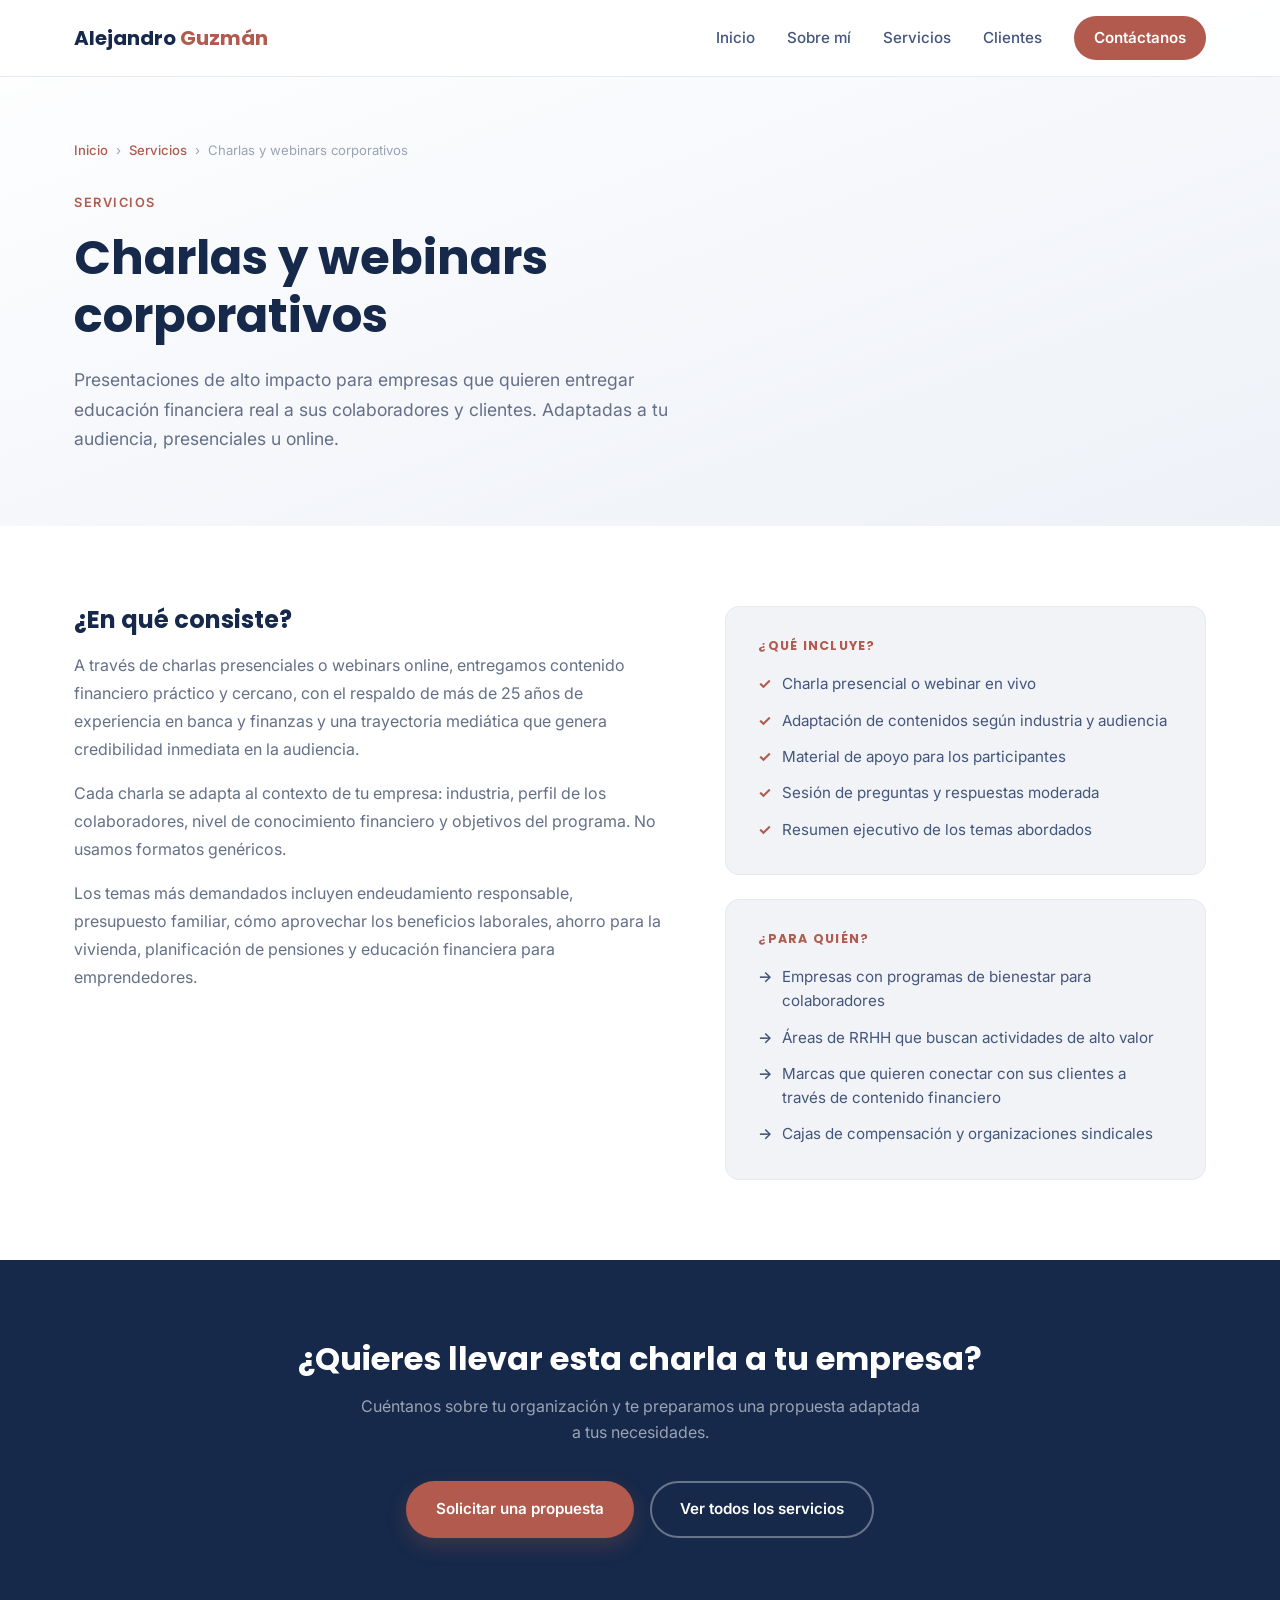
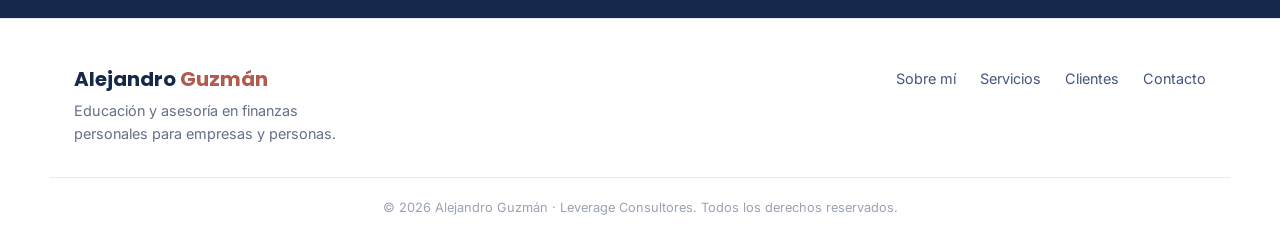
==== servicios/charlas-webinars.html @ e9874134 "Agregar páginas de detalle para cada servicio - Crear carpeta servicios/ con 6 páginas HTML (una por" ====
<!DOCTYPE html>
<html lang="es">
<head>
  <meta charset="UTF-8">
  <meta name="viewport" content="width=device-width, initial-scale=1.0">
  <title>Charlas y Webinars Corporativos | Alejandro Guzmán</title>
  <meta name="description" content="Charlas y webinars de educación financiera para empresas, dictados por Alejandro Guzmán. Presenciales u online, para cualquier tamaño de audiencia.">
  <meta name="theme-color" content="#ffffff">

  <link rel="preconnect" href="https://fonts.googleapis.com">
  <link rel="preconnect" href="https://fonts.gstatic.com" crossorigin>
  <link href="https://fonts.googleapis.com/css2?family=Poppins:wght@500;600;700;800&family=Inter:wght@400;500;600&display=swap" rel="stylesheet">
  <link rel="stylesheet" href="../css/style.css">
</head>
<body>

  <header class="header" id="header">
    <div class="container header__inner">
      <a href="../" class="logo">Alejandro <span>Guzmán</span></a>
      <nav class="nav" id="nav">
        <a href="../#inicio" class="nav__link">Inicio</a>
        <a href="../#nosotros" class="nav__link">Sobre mí</a>
        <a href="../#servicios" class="nav__link">Servicios</a>
        <a href="../#clientes" class="nav__link">Clientes</a>
        <a href="../#contacto" class="nav__link nav__cta">Contáctanos</a>
      </nav>
      <button class="nav-toggle" id="navToggle" aria-label="Abrir menú" aria-expanded="false" aria-controls="nav">
        <span></span><span></span><span></span>
      </button>
    </div>
  </header>

  <main>

    <section class="service-hero">
      <div class="container">
        <nav class="breadcrumb" aria-label="Navegación">
          <a href="../">Inicio</a>
          <span>›</span>
          <a href="../#servicios">Servicios</a>
          <span>›</span>
          <span>Charlas y webinars corporativos</span>
        </nav>
        <p class="eyebrow">Servicios</p>
        <h1>Charlas y webinars corporativos</h1>
        <p class="service-hero__lead">
          Presentaciones de alto impacto para empresas que quieren entregar educación financiera real a sus colaboradores y clientes. Adaptadas a tu audiencia, presenciales u online.
        </p>
      </div>
    </section>

    <section class="service-body">
      <div class="container service-body__grid">
        <div class="service-main">
          <h2>¿En qué consiste?</h2>
          <p>
            A través de charlas presenciales o webinars online, entregamos contenido financiero práctico y cercano, con el respaldo de más de 25 años de experiencia en banca y finanzas y una trayectoria mediática que genera credibilidad inmediata en la audiencia.
          </p>
          <p>
            Cada charla se adapta al contexto de tu empresa: industria, perfil de los colaboradores, nivel de conocimiento financiero y objetivos del programa. No usamos formatos genéricos.
          </p>
          <p>
            Los temas más demandados incluyen endeudamiento responsable, presupuesto familiar, cómo aprovechar los beneficios laborales, ahorro para la vivienda, planificación de pensiones y educación financiera para emprendedores.
          </p>
        </div>

        <div class="service-sidebar">
          <div class="service-includes">
            <h3>¿Qué incluye?</h3>
            <ul>
              <li>Charla presencial o webinar en vivo</li>
              <li>Adaptación de contenidos según industria y audiencia</li>
              <li>Material de apoyo para los participantes</li>
              <li>Sesión de preguntas y respuestas moderada</li>
              <li>Resumen ejecutivo de los temas abordados</li>
            </ul>
          </div>
          <div class="service-forwhom">
            <h3>¿Para quién?</h3>
            <ul>
              <li>Empresas con programas de bienestar para colaboradores</li>
              <li>Áreas de RRHH que buscan actividades de alto valor</li>
              <li>Marcas que quieren conectar con sus clientes a través de contenido financiero</li>
              <li>Cajas de compensación y organizaciones sindicales</li>
            </ul>
          </div>
        </div>
      </div>
    </section>

    <section class="service-cta-strip">
      <div class="container">
        <h2>¿Quieres llevar esta charla a tu empresa?</h2>
        <p>Cuéntanos sobre tu organización y te preparamos una propuesta adaptada a tus necesidades.</p>
        <div class="service-cta-strip__actions">
          <a href="../#contacto" class="btn btn--primary">Solicitar una propuesta</a>
          <a href="../#servicios" class="btn btn--ghost">Ver todos los servicios</a>
        </div>
      </div>
    </section>

  </main>

  <footer class="footer">
    <div class="container footer__inner">
      <div>
        <a href="../" class="logo logo--footer">Alejandro <span>Guzmán</span></a>
        <p>Educación y asesoría en finanzas personales para empresas y personas.</p>
      </div>
      <div class="footer__links">
        <a href="../#nosotros">Sobre mí</a>
        <a href="../#servicios">Servicios</a>
        <a href="../#clientes">Clientes</a>
        <a href="../#contacto">Contacto</a>
      </div>
    </div>
    <p class="footer__copy">© <span id="year"></span> Alejandro Guzmán · Leverage Consultores. Todos los derechos reservados.</p>
  </footer>

  <script src="../js/script.js"></script>
</body>
</html>
---- css/style.css ----
:root {
  --navy: #16294a;
  --navy-soft: #44567c;
  --accent: #b15a4d;
  --accent-light: #cd7e6f;
  --accent-tint: #f7e9e6;
  --ink: #20283a;
  --gray: #647088;
  --gray-light: #9aa3b5;
  --bg: #fafbfc;
  --bg-soft: #f1f3f7;
  --white: #ffffff;
  --line: #e6e9f0;
  --radius: 14px;
  --shadow: 0 8px 24px rgba(22, 41, 74, 0.06);
  --shadow-lg: 0 20px 45px rgba(22, 41, 74, 0.12);
  --container: 1180px;
  font-size: 16px;
}

* { box-sizing: border-box; margin: 0; padding: 0; }

html {
  scroll-behavior: smooth;
  scroll-padding-top: 90px;
  -webkit-text-size-adjust: 100%;
}

body {
  font-family: 'Inter', system-ui, sans-serif;
  color: var(--ink);
  background: var(--white);
  line-height: 1.6;
  -webkit-font-smoothing: antialiased;
  overflow-x: hidden;
  -webkit-tap-highlight-color: transparent;
}

h1, h2, h3, .logo {
  font-family: 'Poppins', sans-serif;
  line-height: 1.2;
}

img { max-width: 100%; display: block; }

a { color: inherit; text-decoration: none; }

.container {
  max-width: var(--container);
  margin: 0 auto;
  padding: 0 24px;
}

/* ---------- Buttons ---------- */
.btn {
  display: inline-flex;
  align-items: center;
  justify-content: center;
  padding: 14px 28px;
  border-radius: 999px;
  font-weight: 600;
  font-size: 0.95rem;
  border: 2px solid transparent;
  cursor: pointer;
  transition: transform 0.2s ease, box-shadow 0.2s ease, background 0.2s ease, color 0.2s ease;
}
.btn--primary {
  background: var(--accent);
  color: var(--white);
  box-shadow: 0 8px 20px rgba(177, 90, 77, 0.25);
}
.btn--primary:hover { transform: translateY(-2px); box-shadow: 0 12px 26px rgba(177, 90, 77, 0.35); background: var(--accent-light); }
.btn--ghost {
  background: transparent;
  border-color: var(--line);
  color: var(--navy);
}
.btn--ghost:hover { background: var(--bg-soft); border-color: var(--navy-soft); }
.btn--full { width: 100%; }

/* ---------- Header ---------- */
.header {
  position: fixed;
  top: 0; left: 0; right: 0;
  z-index: 100;
  background: rgba(255, 255, 255, 0.9);
  backdrop-filter: blur(8px);
  border-bottom: 1px solid var(--line);
  padding-top: env(safe-area-inset-top);
}
.header__inner {
  display: flex;
  align-items: center;
  justify-content: space-between;
  height: 76px;
  gap: 16px;
}
.logo {
  font-weight: 700;
  font-size: 1.25rem;
  color: var(--navy);
}
.logo span { color: var(--accent); }
.nav { display: flex; align-items: center; gap: 32px; }
.nav__link {
  color: var(--navy-soft);
  font-weight: 500;
  font-size: 0.95rem;
  transition: color 0.2s;
}
.nav__link:hover { color: var(--accent); }
.nav__cta {
  background: var(--accent);
  color: var(--white);
  padding: 10px 20px;
  border-radius: 999px;
  font-weight: 600;
}
.nav__cta:hover { color: var(--white); background: var(--accent-light); }

.nav-toggle {
  display: none;
  flex-direction: column;
  justify-content: center;
  align-items: center;
  gap: 5px;
  width: 44px; height: 44px;
  flex-shrink: 0;
  background: none; border: none;
  cursor: pointer;
}
.nav-toggle span {
  width: 22px; height: 2px;
  background: var(--navy);
  border-radius: 2px;
  transition: transform 0.25s ease, opacity 0.25s ease;
}
.nav-toggle[aria-expanded="true"] span:nth-child(1) { transform: translateY(7px) rotate(45deg); }
.nav-toggle[aria-expanded="true"] span:nth-child(2) { opacity: 0; }
.nav-toggle[aria-expanded="true"] span:nth-child(3) { transform: translateY(-7px) rotate(-45deg); }

/* ---------- Hero ---------- */
.hero {
  background: linear-gradient(160deg, #ffffff, #f5f7fb 55%, #eef1f7);
  color: var(--ink);
  padding-top: calc(76px + env(safe-area-inset-top) + 84px);
  padding-bottom: 100px;
  overflow: hidden;
}
.hero__inner {
  display: grid;
  grid-template-columns: 1.15fr 0.85fr;
  gap: 56px;
  align-items: center;
}
.eyebrow {
  text-transform: uppercase;
  letter-spacing: 0.12em;
  font-size: 0.8rem;
  font-weight: 600;
  color: var(--accent);
  margin-bottom: 16px;
}
.eyebrow--center { text-align: center; }
.hero h1 {
  font-size: clamp(2.1rem, 4vw, 3.2rem);
  font-weight: 700;
  margin-bottom: 20px;
  color: var(--navy);
}
.hero h1 .highlight { color: var(--accent); }
.hero__lead {
  font-size: 1.05rem;
  color: var(--gray);
  max-width: 540px;
  margin-bottom: 32px;
}
.hero__actions { display: flex; gap: 16px; flex-wrap: wrap; margin-bottom: 48px; }

.hero__stats {
  display: flex;
  gap: 36px;
  flex-wrap: wrap;
  list-style: none;
}
.hero__stats li { display: flex; flex-direction: column; }
.hero__stats strong { font-size: 1.8rem; font-weight: 700; color: var(--navy); }
.hero__stats span { font-size: 0.85rem; color: var(--gray); max-width: 160px; }

.hero__media { position: relative; }
.hero__photo {
  aspect-ratio: 4/5;
  border-radius: var(--radius);
  overflow: hidden;
  box-shadow: var(--shadow-lg);
  background: linear-gradient(145deg, var(--bg-soft), #e3e7ee);
  border: 1px solid var(--line);
}
.hero__photo img { width: 100%; height: 100%; object-fit: cover; }
.hero__photo--placeholder { display: flex; align-items: center; justify-content: center; }
.hero__photo--placeholder img { display: none; }
.hero__photo--placeholder::after {
  content: "Foto de Alejandro Guzmán";
  color: var(--gray-light);
  font-size: 0.9rem;
  text-align: center;
  padding: 24px;
}
.hero__media-badge {
  position: absolute;
  bottom: -20px;
  left: -20px;
  background: var(--white);
  color: var(--navy);
  padding: 16px 20px;
  border-radius: var(--radius);
  box-shadow: var(--shadow-lg);
  border: 1px solid var(--line);
  display: flex;
  flex-direction: column;
  font-size: 0.85rem;
}
.hero__media-badge span { color: var(--gray); font-size: 0.75rem; }
.hero__media-badge strong { font-family: 'Poppins', sans-serif; font-size: 1rem; }

/* ---------- Media strip ---------- */
.media-strip { background: var(--white); padding: 28px 0; border-bottom: 1px solid var(--line); }
.media-strip__inner { display: flex; align-items: center; gap: 28px; flex-wrap: wrap; }
.media-strip__label { font-size: 0.85rem; color: var(--gray); font-weight: 600; }
.media-strip__logos { display: flex; gap: 24px; flex-wrap: wrap; }
.media-strip__logos span {
  font-size: 0.85rem;
  font-weight: 600;
  color: var(--navy);
  padding: 8px 14px;
  background: var(--bg-soft);
  border-radius: 999px;
}

/* ---------- About ---------- */
.about { padding: 100px 0; background: var(--white); }
.about__inner {
  display: grid;
  grid-template-columns: 0.8fr 1.2fr;
  gap: 64px;
  align-items: center;
}
.about__photo {
  aspect-ratio: 1/1;
  border-radius: var(--radius);
  overflow: hidden;
  background: linear-gradient(145deg, var(--bg-soft), #e7ebf1);
  box-shadow: var(--shadow);
  border: 1px solid var(--line);
}
.about__photo img { width: 100%; height: 100%; object-fit: cover; }
.about__photo--placeholder { display: flex; align-items: center; justify-content: center; }
.about__photo--placeholder img { display: none; }
.about__photo--placeholder::after {
  content: "Foto de Alejandro Guzmán";
  color: var(--gray-light);
  font-size: 0.9rem;
  text-align: center;
  padding: 24px;
}
.about__content h2 { font-size: clamp(1.6rem, 3vw, 2.2rem); margin-bottom: 20px; color: var(--navy); }
.about__content p { color: var(--gray); margin-bottom: 16px; }
.about__list {
  list-style: none;
  margin-top: 24px;
  display: grid;
  gap: 12px;
}
.about__list li {
  padding-left: 28px;
  position: relative;
  font-weight: 500;
  color: var(--navy);
}
.about__list li::before {
  content: "✓";
  position: absolute;
  left: 0;
  color: var(--accent);
  font-weight: 700;
}

/* ---------- Services ---------- */
.services { padding: 100px 0; background: var(--bg-soft); }
.section-title {
  text-align: center;
  font-size: clamp(1.6rem, 3vw, 2.2rem);
  color: var(--navy);
  max-width: 700px;
  margin: 0 auto 16px;
}
.section-lead {
  text-align: center;
  color: var(--gray);
  max-width: 600px;
  margin: 0 auto 56px;
}
.services__grid {
  display: grid;
  grid-template-columns: repeat(3, 1fr);
  gap: 28px;
}
.service-card {
  background: var(--white);
  padding: 36px 28px;
  border-radius: var(--radius);
  box-shadow: var(--shadow);
  border: 1px solid var(--line);
  transition: transform 0.25s ease, box-shadow 0.25s ease;
}
.service-card:hover { transform: translateY(-6px); box-shadow: var(--shadow-lg); }
.service-card::before {
  content: "";
  display: block;
  width: 36px;
  height: 4px;
  border-radius: 999px;
  background: var(--accent);
  margin-bottom: 22px;
}
.service-card h3 {
  font-size: 1.3rem;
  line-height: 1.3;
  margin-bottom: 14px;
  color: var(--navy);
}
.service-card p { color: var(--gray); font-size: 0.95rem; }

/* ---------- Clients ---------- */
.clients { padding: 100px 0; background: var(--white); }

.clients__carousel {
  position: relative;
  overflow: hidden;
  margin: 48px 0 36px;
  -webkit-mask-image: linear-gradient(90deg, transparent, #000 8%, #000 92%, transparent);
  mask-image: linear-gradient(90deg, transparent, #000 8%, #000 92%, transparent);
}
.clients__track {
  display: flex;
  align-items: center;
  gap: 48px;
  width: max-content;
  animation: clients-scroll 28s linear infinite;
}
.clients__carousel:hover .clients__track,
.clients__carousel:focus-within .clients__track {
  animation-play-state: paused;
}
.clients__logo {
  display: flex;
  align-items: center;
  justify-content: center;
  width: 150px;
  height: 64px;
  flex-shrink: 0;
}
.clients__logo img {
  max-width: 100%;
  max-height: 100%;
  width: auto;
  height: auto;
  object-fit: contain;
  filter: grayscale(1) opacity(0.55);
  transition: filter 0.2s ease;
}
.clients__logo:hover img { filter: grayscale(0) opacity(1); }

@keyframes clients-scroll {
  from { transform: translateX(0); }
  to { transform: translateX(-50%); }
}

@media (prefers-reduced-motion: reduce) {
  .clients__track { animation: none; }
}
.clients__more {
  text-align: center;
  color: var(--gray);
  max-width: 820px;
  margin: 0 auto;
  font-size: 0.92rem;
}

/* ---------- Contact ---------- */
.contact { padding: 100px 0; background: var(--bg-soft); }
.contact__inner {
  display: grid;
  grid-template-columns: 0.9fr 1.1fr;
  gap: 64px;
}
.contact__info h2 { font-size: clamp(1.6rem, 3vw, 2.1rem); margin-bottom: 18px; color: var(--navy); }
.contact__info p { color: var(--gray); margin-bottom: 32px; }
.contact__details { list-style: none; display: grid; gap: 18px; }
.contact__details li { display: flex; flex-direction: column; }
.contact__details strong { color: var(--accent); font-size: 0.8rem; text-transform: uppercase; letter-spacing: 0.06em; }
.contact__details span { color: var(--navy-soft); }

.contact__form {
  background: var(--white);
  color: var(--ink);
  padding: 40px;
  border-radius: var(--radius);
  box-shadow: var(--shadow-lg);
  border: 1px solid var(--line);
  display: grid;
  gap: 18px;
}
.form-row { display: grid; gap: 6px; }
.form-row label { font-size: 0.85rem; font-weight: 600; color: var(--navy); }
.form-row input, .form-row textarea {
  border: 1.5px solid var(--line);
  border-radius: 10px;
  padding: 12px 14px;
  font-family: inherit;
  font-size: 1rem;
  resize: vertical;
  transition: border-color 0.2s;
  background: var(--white);
  width: 100%;
}
.form-row input:focus, .form-row textarea:focus {
  outline: none;
  border-color: var(--accent);
}
.form-status { font-size: 0.9rem; min-height: 20px; font-weight: 500; }
.form-status[data-state="success"] { color: #1f8a4c; }
.form-status[data-state="error"] { color: #c0392b; }

/* ---------- Footer ---------- */
.footer { background: var(--white); color: var(--gray); padding: 48px 0 24px; border-top: 1px solid var(--line); }
.footer__inner {
  display: flex;
  justify-content: space-between;
  align-items: flex-start;
  flex-wrap: wrap;
  gap: 24px;
  padding-bottom: 32px;
  border-bottom: 1px solid var(--line);
}
.logo--footer { display: inline-block; margin-bottom: 8px; }
.footer__inner p { font-size: 0.9rem; max-width: 280px; }
.footer__links { display: flex; gap: 24px; flex-wrap: wrap; }
.footer__links a { font-size: 0.9rem; color: var(--navy-soft); }
.footer__links a:hover { color: var(--accent); }
.footer__copy { text-align: center; font-size: 0.8rem; padding-top: 20px; color: var(--gray-light); }

/* ---------- Service cards — clickable ---------- */
.service-card {
  position: relative;
  display: flex;
  flex-direction: column;
}
.service-card p { flex: 1; }
.service-card__more {
  display: inline-flex;
  align-items: center;
  gap: 6px;
  margin-top: 22px;
  font-size: 0.88rem;
  font-weight: 600;
  color: var(--accent);
  transition: gap 0.2s ease;
  text-decoration: none;
}
.service-card__more::after {
  content: '';
  position: absolute;
  inset: 0;
  border-radius: var(--radius);
}
.service-card:hover .service-card__more { gap: 10px; }

/* ---------- Service detail pages ---------- */
.service-hero {
  background: linear-gradient(160deg, #ffffff, #f5f7fb 55%, #eef1f7);
  padding-top: calc(76px + env(safe-area-inset-top) + 64px);
  padding-bottom: 72px;
}
.service-hero .breadcrumb {
  display: flex;
  align-items: center;
  gap: 8px;
  font-size: 0.82rem;
  color: var(--gray);
  margin-bottom: 32px;
  flex-wrap: wrap;
}
.service-hero .breadcrumb a { color: var(--accent); font-weight: 500; }
.service-hero .breadcrumb a:hover { text-decoration: underline; }
.service-hero .breadcrumb span { color: var(--gray-light); }
.service-hero h1 {
  font-size: clamp(2rem, 4vw, 3rem);
  color: var(--navy);
  max-width: 700px;
  margin-bottom: 20px;
}
.service-hero__lead {
  font-size: 1.1rem;
  color: var(--gray);
  max-width: 620px;
  line-height: 1.7;
}

.service-body { padding: 80px 0; background: var(--white); }
.service-body__grid {
  display: grid;
  grid-template-columns: 1.1fr 0.9fr;
  gap: 64px;
  align-items: start;
}
.service-body h2 { font-size: 1.5rem; color: var(--navy); margin-bottom: 16px; }
.service-body p { color: var(--gray); margin-bottom: 16px; line-height: 1.75; }
.service-includes, .service-forwhom {
  background: var(--bg-soft);
  border: 1px solid var(--line);
  border-radius: var(--radius);
  padding: 32px;
}
.service-includes h3, .service-forwhom h3 {
  font-size: 0.78rem;
  text-transform: uppercase;
  letter-spacing: 0.1em;
  font-weight: 700;
  color: var(--accent);
  margin-bottom: 18px;
}
.service-includes ul, .service-forwhom ul {
  list-style: none;
  display: grid;
  gap: 12px;
  margin: 0;
}
.service-includes li, .service-forwhom li {
  padding-left: 24px;
  position: relative;
  color: var(--navy-soft);
  font-size: 0.95rem;
}
.service-includes li::before {
  content: "✓";
  position: absolute;
  left: 0;
  color: var(--accent);
  font-weight: 700;
}
.service-forwhom li::before {
  content: "→";
  position: absolute;
  left: 0;
  color: var(--navy-soft);
  font-weight: 600;
}
.service-sidebar { display: grid; gap: 24px; }

.service-cta-strip {
  background: var(--navy);
  padding: 80px 0;
  text-align: center;
}
.service-cta-strip h2 {
  font-size: clamp(1.5rem, 3vw, 2rem);
  color: var(--white);
  margin-bottom: 16px;
}
.service-cta-strip p {
  color: var(--gray-light);
  max-width: 560px;
  margin: 0 auto 36px;
}
.service-cta-strip .btn--primary { background: var(--accent); }
.service-cta-strip .btn--ghost {
  color: var(--white);
  border-color: rgba(255,255,255,0.35);
}
.service-cta-strip .btn--ghost:hover { background: rgba(255,255,255,0.1); border-color: rgba(255,255,255,0.6); }
.service-cta-strip__actions { display: flex; gap: 16px; justify-content: center; flex-wrap: wrap; }

/* ---------- Responsive ---------- */
@media (max-width: 980px) {
  .service-body__grid { grid-template-columns: 1fr; }
  .service-body { padding: 60px 0; }
  .hero__inner, .about__inner, .contact__inner { grid-template-columns: 1fr; }
  .hero__media { max-width: 380px; margin: 0 auto; }
  .about__photo { max-width: 360px; margin: 0 auto; }
  .services__grid { grid-template-columns: repeat(2, 1fr); }
  .about, .services, .clients, .contact { padding: 72px 0; }
}

/* Tablets and phones (incl. landscape) get the collapsible menu */
@media (max-width: 980px) {
  /* backdrop-filter on .header creates a containing block for fixed children,
     which would break .nav's viewport-relative top/bottom sizing below */
  .header { backdrop-filter: none; }
  .nav {
    position: fixed;
    top: 76px; left: 0; right: 0; bottom: 0;
    overflow-y: auto;
    background: var(--white);
    border-bottom: 1px solid var(--line);
    flex-direction: column;
    align-items: stretch;
    padding: 12px 24px 32px;
    gap: 4px;
    transform: translateY(-110%);
    transition: transform 0.3s ease;
  }
  .nav.is-open { transform: translateY(0); }
  .nav-toggle { display: flex; }
  .nav__link {
    padding: 14px 4px;
    width: 100%;
    font-size: 1.05rem;
    border-bottom: 1px solid var(--line);
  }
  .nav__cta { width: 100%; text-align: center; margin-top: 12px; border-bottom: none; }
}

@media (max-width: 760px) {
  .hero { padding-bottom: 60px; }
  .hero__stats { gap: 16px 28px; }
  .hero__stats li { flex: 0 0 calc(50% - 14px); }
  .services__grid { grid-template-columns: 1fr; }
  .contact__form { padding: 28px; }
  .clients__logos { gap: 32px; }
  .media-strip__inner { flex-direction: column; align-items: flex-start; gap: 14px; }
}

@media (max-width: 480px) {
  .hero { padding-bottom: 48px; }
  .about, .services, .clients, .contact { padding: 56px 0; }
  .hero__actions { flex-direction: column; align-items: stretch; }
  .hero__actions .btn { width: 100%; }
  .hero__stats li { flex: 0 0 100%; }
  .contact__form { padding: 22px; }
  .footer__inner { flex-direction: column; }
}
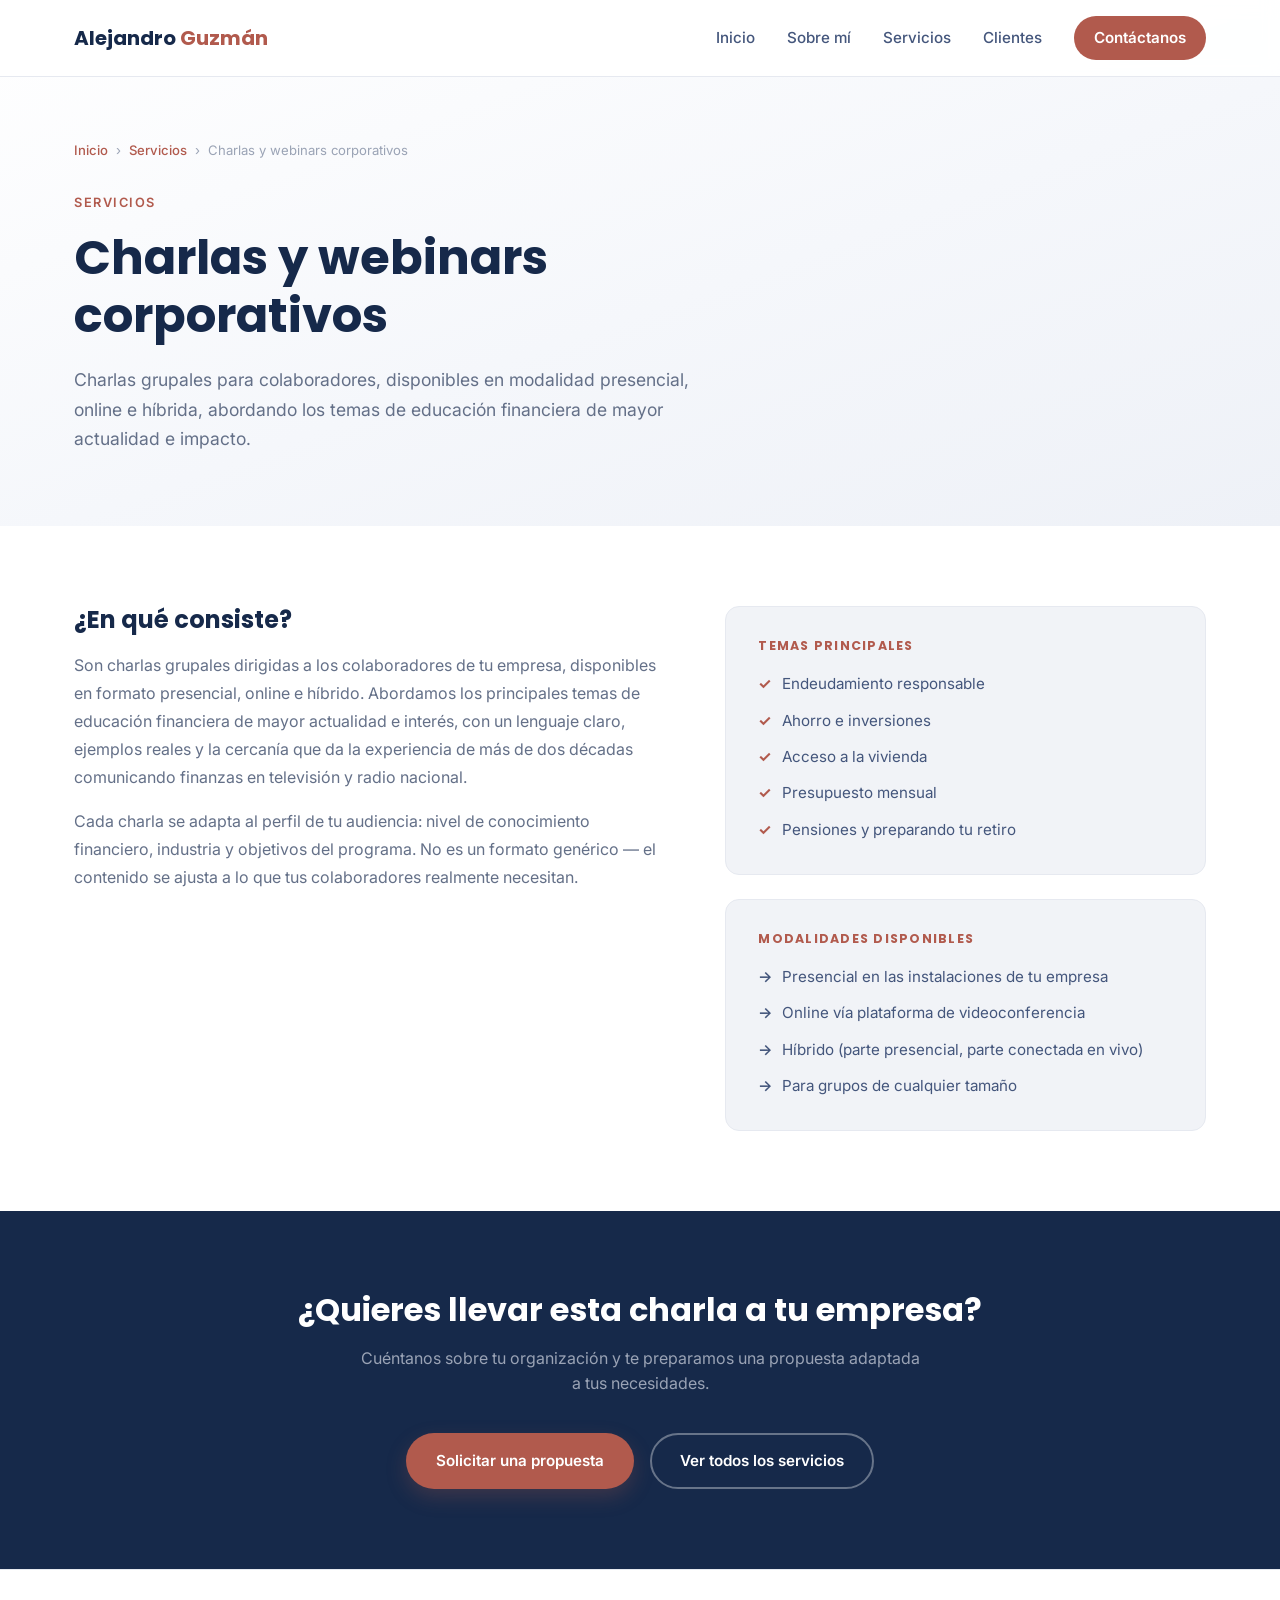
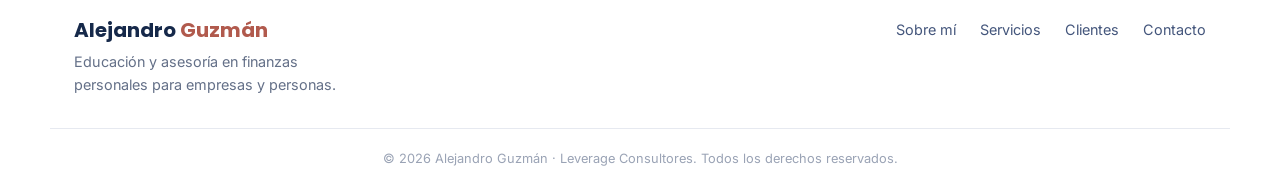
==== commit c77eb966: "Actualizar contenidos de los 3 primeros servicios con texto del cliente - Charlas y webinars: incorp" ====
--- a/servicios/charlas-webinars.html
+++ b/servicios/charlas-webinars.html
@@ -44,7 +44,7 @@
         <p class="eyebrow">Servicios</p>
         <h1>Charlas y webinars corporativos</h1>
         <p class="service-hero__lead">
-          Presentaciones de alto impacto para empresas que quieren entregar educación financiera real a sus colaboradores y clientes. Adaptadas a tu audiencia, presenciales u online.
+          Charlas grupales para colaboradores, disponibles en modalidad presencial, online e híbrida, abordando los temas de educación financiera de mayor actualidad e impacto.
         </p>
       </div>
     </section>
@@ -54,34 +54,31 @@
         <div class="service-main">
           <h2>¿En qué consiste?</h2>
           <p>
-            A través de charlas presenciales o webinars online, entregamos contenido financiero práctico y cercano, con el respaldo de más de 25 años de experiencia en banca y finanzas y una trayectoria mediática que genera credibilidad inmediata en la audiencia.
+            Son charlas grupales dirigidas a los colaboradores de tu empresa, disponibles en formato presencial, online e híbrido. Abordamos los principales temas de educación financiera de mayor actualidad e interés, con un lenguaje claro, ejemplos reales y la cercanía que da la experiencia de más de dos décadas comunicando finanzas en televisión y radio nacional.
           </p>
           <p>
-            Cada charla se adapta al contexto de tu empresa: industria, perfil de los colaboradores, nivel de conocimiento financiero y objetivos del programa. No usamos formatos genéricos.
-          </p>
-          <p>
-            Los temas más demandados incluyen endeudamiento responsable, presupuesto familiar, cómo aprovechar los beneficios laborales, ahorro para la vivienda, planificación de pensiones y educación financiera para emprendedores.
+            Cada charla se adapta al perfil de tu audiencia: nivel de conocimiento financiero, industria y objetivos del programa. No es un formato genérico — el contenido se ajusta a lo que tus colaboradores realmente necesitan.
           </p>
         </div>
 
         <div class="service-sidebar">
           <div class="service-includes">
-            <h3>¿Qué incluye?</h3>
+            <h3>Temas principales</h3>
             <ul>
-              <li>Charla presencial o webinar en vivo</li>
-              <li>Adaptación de contenidos según industria y audiencia</li>
-              <li>Material de apoyo para los participantes</li>
-              <li>Sesión de preguntas y respuestas moderada</li>
-              <li>Resumen ejecutivo de los temas abordados</li>
+              <li>Endeudamiento responsable</li>
+              <li>Ahorro e inversiones</li>
+              <li>Acceso a la vivienda</li>
+              <li>Presupuesto mensual</li>
+              <li>Pensiones y preparando tu retiro</li>
             </ul>
           </div>
           <div class="service-forwhom">
-            <h3>¿Para quién?</h3>
+            <h3>Modalidades disponibles</h3>
             <ul>
-              <li>Empresas con programas de bienestar para colaboradores</li>
-              <li>Áreas de RRHH que buscan actividades de alto valor</li>
-              <li>Marcas que quieren conectar con sus clientes a través de contenido financiero</li>
-              <li>Cajas de compensación y organizaciones sindicales</li>
+              <li>Presencial en las instalaciones de tu empresa</li>
+              <li>Online vía plataforma de videoconferencia</li>
+              <li>Híbrido (parte presencial, parte conectada en vivo)</li>
+              <li>Para grupos de cualquier tamaño</li>
             </ul>
           </div>
         </div>
